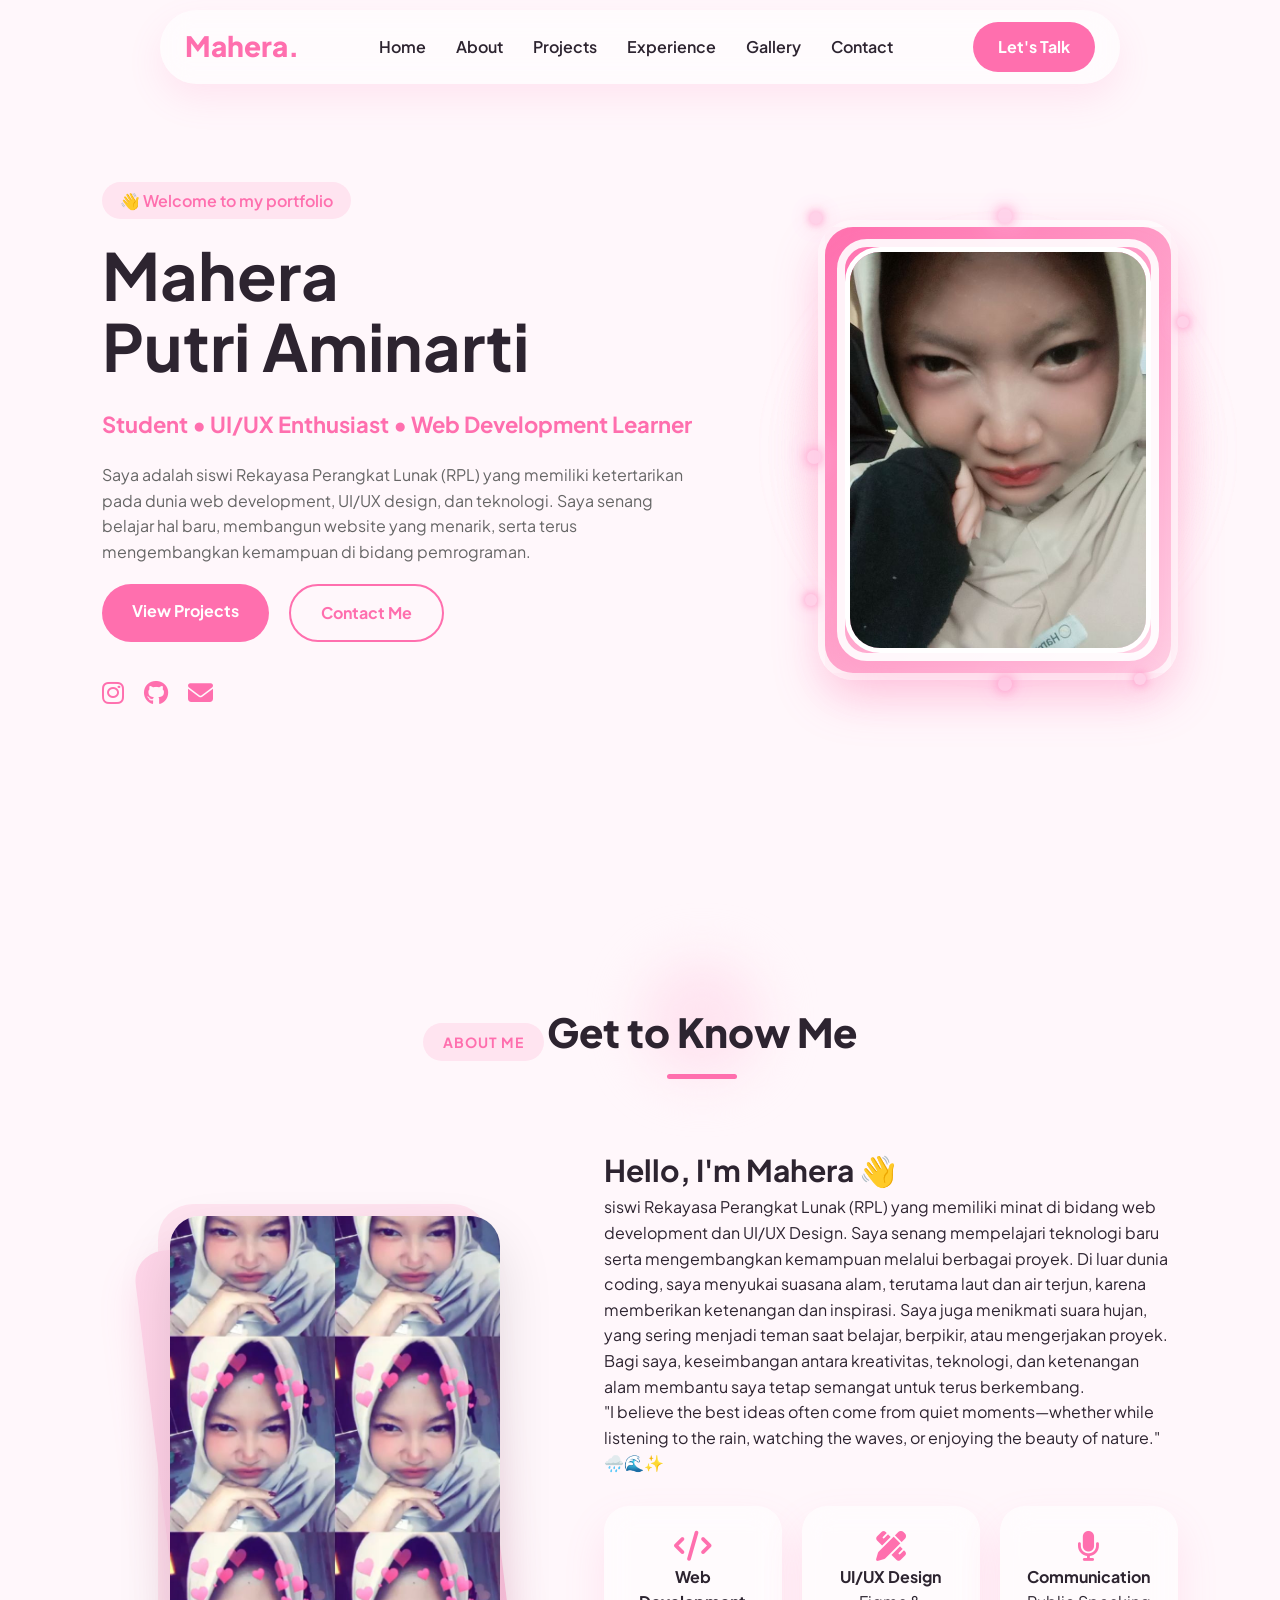
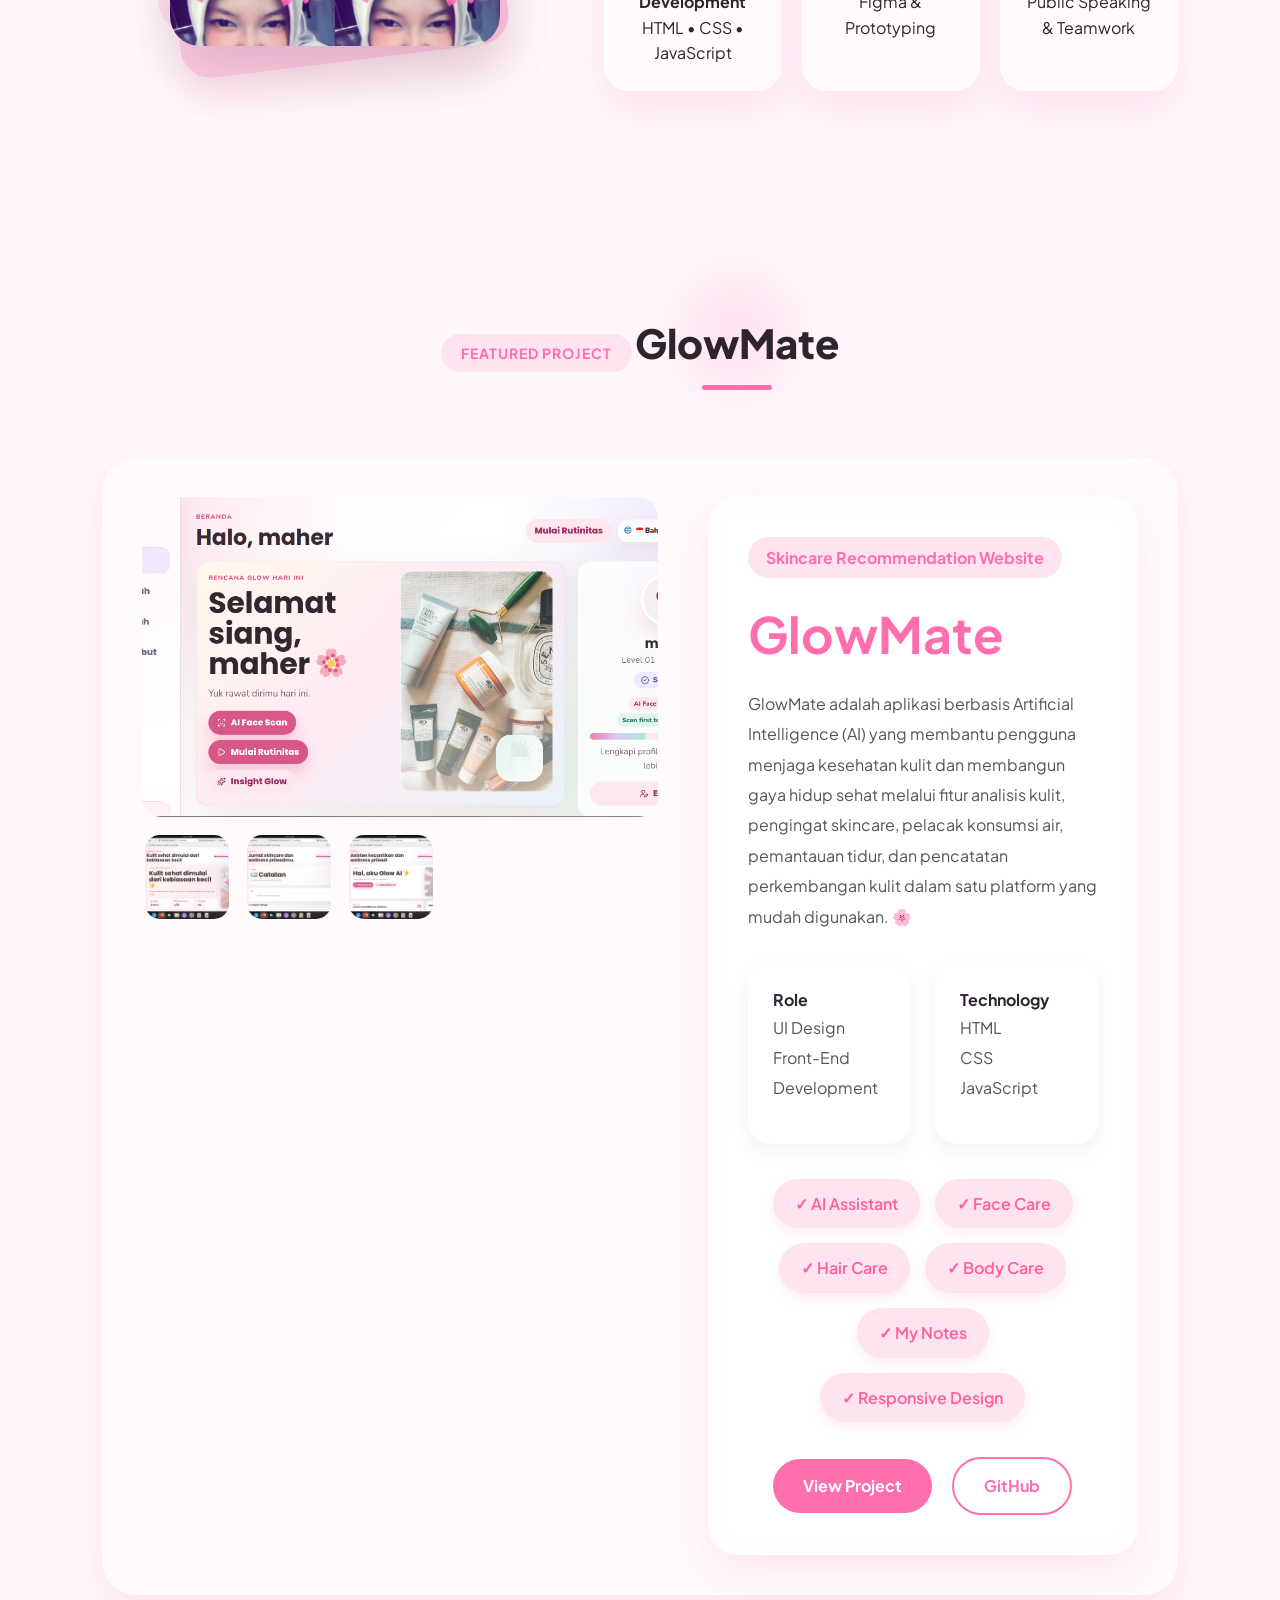
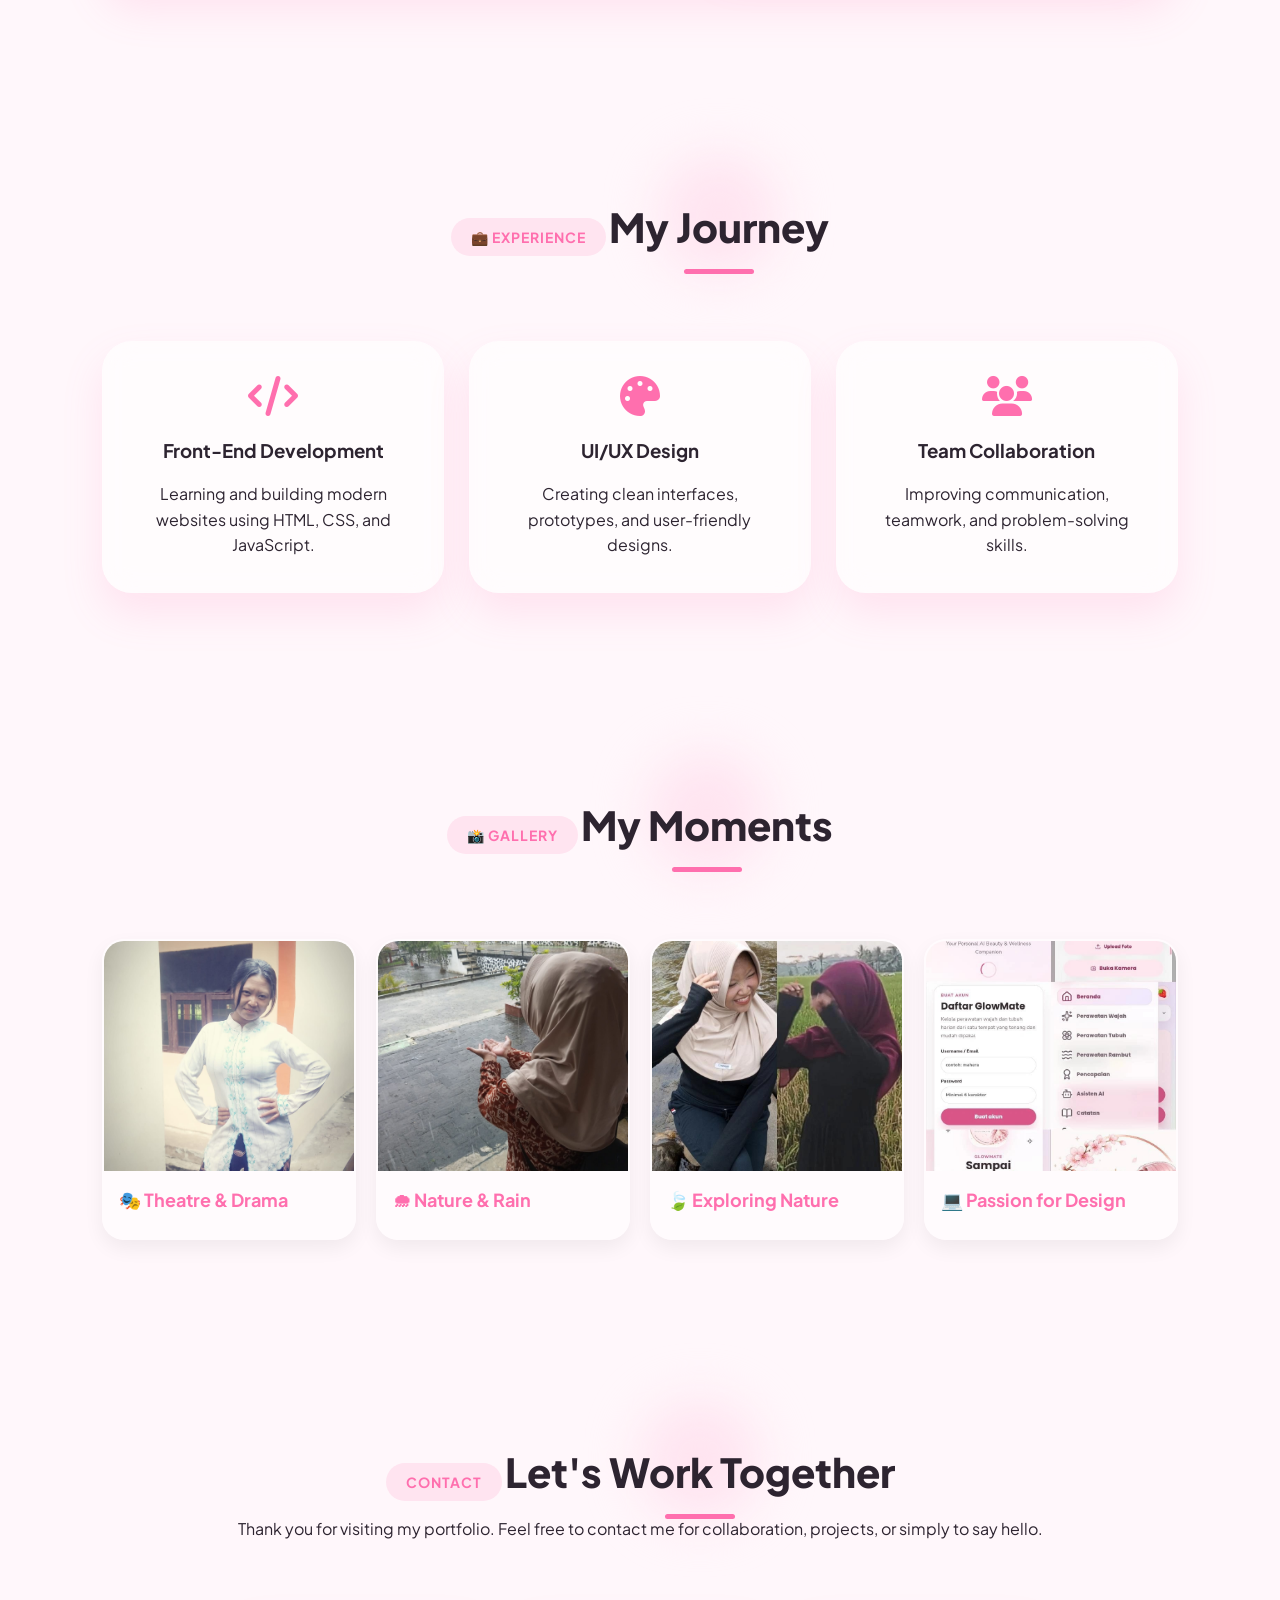
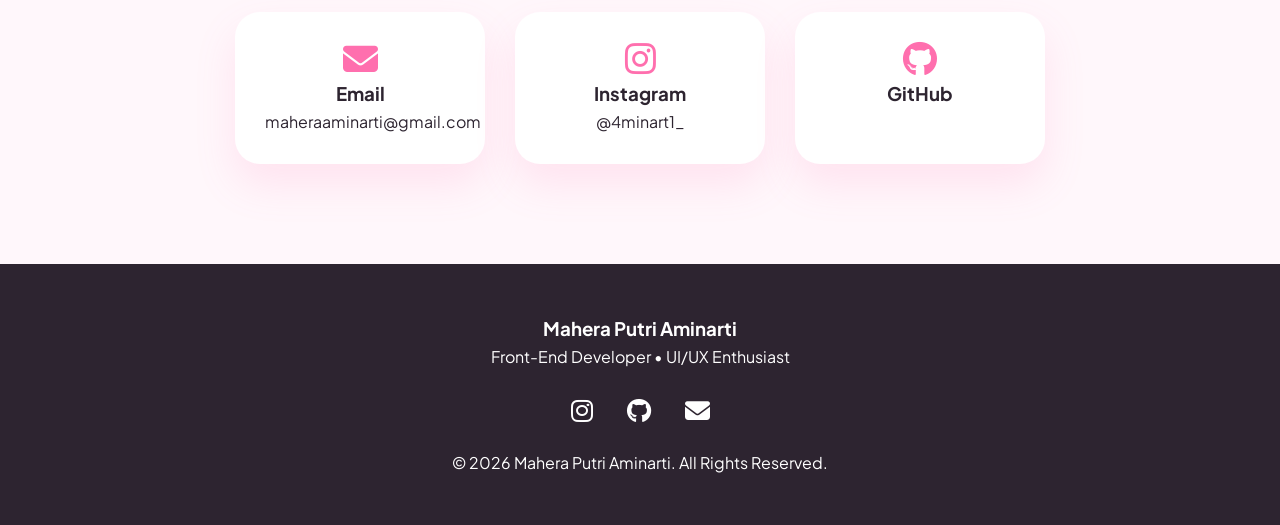
==== index.html @ d4b19849 "Frist commit" ====
<!DOCTYPE html>
<html lang="en">

<head>

    <meta charset="UTF-8">

    <meta name="viewport" content="width=device-width, initial-scale=1.0">

    <title>Mahera Putri Aminarti | Portfolio</title>

    <!-- Google Font -->
    <link rel="preconnect" href="https://fonts.googleapis.com">
    <link rel="preconnect" href="https://fonts.gstatic.com" crossorigin>

    <link href="https://fonts.googleapis.com/css2?family=Plus+Jakarta+Sans:wght@200;300;400;500;600;700;800&display=swap" rel="stylesheet">

    <!-- Font Awesome -->
    <link rel="stylesheet"
        href="https://cdnjs.cloudflare.com/ajax/libs/font-awesome/6.7.2/css/all.min.css">

    <!-- CSS -->
    <link rel="stylesheet" href="style.css">

</head>

<body>
    <!-- ================= LOADING ================= -->

<div class="loader">

    <div class="loader-content">

        <div class="loader-circle"></div>

        <h2>Mahera Portfolio</h2>

        <p>Loading Experience...</p>

    </div>

</div>

    <!-- ================= NAVBAR ================= -->

    <header>

        <nav class="navbar">

            <a href="#" class="logo">
                Mahera.
            </a>

            <ul class="nav-menu">

                <li>
                    <a href="#home">Home</a>
                </li>

                <li>
                    <a href="#about">About</a>
                </li>

                <li>
                    <a href="#projects">Projects</a>
                </li>

                <li>
                    <a href="#experience">Experience</a>
                </li>

                <li>
                    <a href="#gallery">Gallery</a>
                </li>

                <li>
                    <a href="#contact">Contact</a>
                </li>

            </ul>

            <a href="#contact" class="nav-button">
                Let's Talk
            </a>

        </nav>

    </header>

    <!-- ================= HERO ================= -->

    <main id="home">
        <!-- ================= HERO SECTION ================= -->

<section class="hero">

    <!-- Left -->

    <div class="hero-content">

        <span class="hero-tag">
            👋 Welcome to my portfolio
        </span>

        <h1>
            Mahera <br>
            Putri Aminarti
        </h1>

        <h2>
            Student • UI/UX Enthusiast • Web Development Learner
        </h2>

        <p>
           Saya adalah siswi Rekayasa Perangkat Lunak (RPL) yang memiliki ketertarikan pada dunia web development,
            UI/UX design, dan teknologi. Saya senang belajar hal baru, 
           membangun website yang menarik, 
           serta terus mengembangkan kemampuan di bidang pemrograman.
        </p>

        <div class="hero-button">

            <a href="#projects" class="btn-primary">
                View Projects
            </a>

            <a href="#contact" class="btn-secondary">
                Contact Me
            </a>

        </div>

        <div class="hero-social">

            <a href="#">
                <i class="fa-brands fa-instagram"></i>
            </a>

            <a href="#">
                <i class="fa-brands fa-github"></i>
            </a>

            <a href="#">
                <i class="fa-solid fa-envelope"></i>
            </a>

        </div>

    </div>

    <!-- Right -->

    <div class="hero-image">

   <div class="hero-image">

    <div class="image-frame">

        <div class="flip-card">
            <div class="orbit orbit1">
    <span class="dot"></span>
</div>

<div class="orbit orbit2">
    <span class="dot"></span>
</div>

<div class="orbit orbit3">
    <span class="dot"></span>
</div>

            <div class="flip-front">
                <img src="fotoku.jpg" alt="">
            </div>

            <div class="flip-back">
                <img src="fotoku2.jpg" alt="">
            </div>

        </div>

        <!-- Sparkle di dalam image-frame -->
        <span class="sparkle sparkle1"></span>
        <span class="sparkle sparkle2"></span>
        <span class="sparkle sparkle3"></span>
        <span class="sparkle sparkle4"></span>

    </div>

</div>
    </div>

</div>
    </div>

</section>
<!-- ================= ABOUT ================= -->

<section class="about" id="about">

    <div class="section-title">

        <span>About Me</span>

        <h2>Get to Know Me</h2>

    </div>

    <div class="about-container">

        <!-- Left -->

      <div class="about-image">

    <div class="photo-layer"></div>

    <div class="photo-frame">

        <img src="me.jpg" alt="Mahera">

    </div>

</div>
        <!-- Right -->

        <div class="about-content">

            <h3>Hello, I'm Mahera 👋</h3>

            <p>
                siswi Rekayasa Perangkat Lunak (RPL) yang memiliki minat di bidang web development dan UI/UX Design. 
                Saya senang mempelajari teknologi baru serta mengembangkan kemampuan melalui berbagai proyek.
                Di luar dunia coding, saya menyukai suasana alam, terutama laut dan air terjun, karena memberikan ketenangan dan inspirasi.
                Saya juga menikmati suara hujan, yang sering menjadi teman saat belajar, berpikir, atau mengerjakan proyek.
                Bagi saya, keseimbangan antara kreativitas, teknologi,
                dan ketenangan alam membantu saya tetap semangat untuk terus berkembang.
            </p>

            <p>
                "I believe the best ideas often come from quiet moments—whether while listening to the rain, 
                watching the waves, or enjoying the beauty of nature." 🌧️🌊✨
            </p>

            <div class="about-info">

                <div class="info-card">

                    <i class="fa-solid fa-code"></i>

                    <h4>Web Development</h4>

                    <p>HTML • CSS • JavaScript</p>

                </div>

                <div class="info-card">

                    <i class="fa-solid fa-pen-ruler"></i>

                    <h4>UI/UX Design</h4>

                    <p>Figma & Prototyping</p>

                </div>

                <div class="info-card">

                    <i class="fa-solid fa-microphone"></i>

                    <h4>Communication</h4>

                    <p>Public Speaking & Teamwork</p>

                </div>

            </div>

        </div>

    </div>

</section>
<!-- ================= FEATURED PROJECT ================= -->

<section class="featured-project" id="projects">

    <div class="section-title">

        <span>Featured Project</span>

        <h2>GlowMate</h2>

    </div>

    <div class="featured-container">

        <!-- Project Image -->

      <div class="featured-image">

    <!-- Gambar Utama -->

    <img src="beranda.png" alt="GlowMate AI" class="main-project-image">

    <!-- Gallery -->

    <div class="project-gallery">

        <img src="facecare.png" alt="AI Assistant">

        <img src="notes.png" alt="My Notes">

        <img src="ai.png" alt="Face Care">

    </div>

</div>
        <!-- Project Content -->

        <div class="featured-content">

            <span class="project-label">
                Skincare Recommendation Website
            </span>

            <h3>
                GlowMate
            </h3>
<div class="project-description">

    <p>
        GlowMate adalah aplikasi berbasis Artificial Intelligence (AI) yang membantu pengguna menjaga kesehatan kulit 
        dan membangun gaya hidup sehat melalui fitur analisis kulit, pengingat skincare, pelacak konsumsi air, pemantauan tidur,
         dan pencatatan perkembangan kulit dalam satu platform yang mudah digunakan. 🌸
    <p>


</div>

            <div class="project-info">

                <div class="info-box">

                    <h4>Role</h4>

                    <p>
                        UI Design <br>
                        Front-End Development
                    </p>

                </div>

                <div class="info-box">

                    <h4>Technology</h4>

                    <p>
                        HTML <br>
                        CSS <br>
                        JavaScript
                    </p>

                </div>

            </div>

            <div class="project-feature">

                <span>✓ AI Assistant</span>
                <span>✓ Face Care</span>
                <span>✓ Hair Care</span>
                <span>✓ Body Care</span>
                <span>✓ My Notes</span>
                <span>✓ Responsive Design</span>

            </div>

          <div class="project-button">

    <a href="https://brilliant-maamoul-bbebf3.netlify.app/" 
       target="_blank"
       class="btn-primary">

        View Project

    </a>


    <a href="https://github.com/" 
       target="_blank"
       class="btn-secondary">

        GitHub

    </a>

</div>
        </div>

    </div>

</section>
<!-- ================= EXPERIENCE ================= -->

<section class="experience" id="experience">

    <div class="section-title">

        <span>💼 Experience</span>

        <h2>My Journey</h2>

    </div>


    <div class="experience-container">


        <div class="experience-card">

            <i class="fa-solid fa-code"></i>

            <h3>Front-End Development</h3>

            <p>
                Learning and building modern websites
                using HTML, CSS, and JavaScript.
            </p>

        </div>



        <div class="experience-card">

            <i class="fa-solid fa-palette"></i>

            <h3>UI/UX Design</h3>

            <p>
                Creating clean interfaces,
                prototypes, and user-friendly designs.
            </p>

        </div>



        <div class="experience-card">

            <i class="fa-solid fa-users"></i>

            <h3>Team Collaboration</h3>

            <p>
                Improving communication,
                teamwork, and problem-solving skills.
            </p>

        </div>


    </div>

</section>
<!-- ================= GALLERY ================= -->

<section class="gallery" id="gallery">


    <div class="section-title">

        <span>📸 Gallery</span>

        <h2>My Moments</h2>

    </div>



    <div class="gallery-container">


       <div class="gallery-card">

    <img src="drama.jpg">

    <div class="gallery-text">

        <h3>🎭 Theatre & Drama</h3>

        <p>...</p>

    </div>

</div>


       <div class="gallery-card">

    <img src="hujan.jpg">

    <div class="gallery-text">

        <h3>🌧 Nature & Rain</h3>

        <p>hujann buat tenang</p>

    </div>

</div>

      <div class="gallery-card">

    <img src="curug2.jpg">

    <div class="gallery-text">

        <h3>🍃 Exploring Nature</h3>

        <p>...</p>

    </div>

</div>

       <div class="gallery-card">

    <img src="apk.jpg">

    <div class="gallery-text">

        <h3> 💻 Passion for Design</h3>

        <p>...</p>

    </div>

</div>

    </div>


</section>
<!-- ================= CONTACT ================= -->

<section class="contact" id="contact">

    <div class="section-title">

        <span>Contact</span>

        <h2>Let's Work Together</h2>

        <p>
            Thank you for visiting my portfolio.
            Feel free to contact me for collaboration,
            projects, or simply to say hello.
        </p>

    </div>

    <div class="contact-container">

        <a href="mailto:mahera@example.com" class="contact-card">

            <i class="fa-solid fa-envelope"></i>

            <h3>Email</h3>

            <p> maheraaminarti@gmail.com </p>

        </a>

        <a href="https://instagram.com/" target="_blank" class="contact-card">

            <i class="fa-brands fa-instagram"></i>

            <h3>Instagram</h3>

            <p>@4minart1_</p>

        </a>

        <a href="https://github.com/" target="_blank" class="contact-card">

            <i class="fa-brands fa-github"></i>

            <h3>GitHub</h3>

            <p><github class="com">
            <raraajasii4-ux></raraajasii4-ux></p>

        </a>

    </div>

</section>

<!-- ================= FOOTER ================= -->

<footer class="footer">

    <div class="footer-content">

        <h3>Mahera Putri Aminarti</h3>

        <p>
            Front-End Developer • UI/UX Enthusiast
        </p>

        <div class="footer-social">

            <a href="#">
                <i class="fa-brands fa-instagram"></i>
            </a>

            <a href="#">
                <i class="fa-brands fa-github"></i>
            </a>

            <a href="#">
                <i class="fa-solid fa-envelope"></i>
            </a>

        </div>

        <p class="copyright">
            © 2026 Mahera Putri Aminarti. All Rights Reserved.
        </p>

    </div>

</footer>

</main>
<script src="script.js"></script>
</body>

</html>
---- style.css ----
/* ================= RESET ================= */

*{
    margin:0;
    padding:0;
    box-sizing:border-box;
    font-family:"Plus Jakarta Sans", sans-serif;
}

html{
    scroll-behavior:smooth;
}

body{
    background:#fff7fb;
    color:#2d2430;
    line-height:1.6;
}

a{
    text-decoration:none;
    color:inherit;
}

img{
    max-width:100%;
    display:block;
}

section{
    padding:100px 8%;
}


/* ================= COLOR ================= */

:root{

    --pink:#ff6fae;
    --light-pink:#ffe4f0;
    --dark:#2d2430;
    --white:#ffffff;

    --glass:
    rgba(255,255,255,0.55);

    --shadow:
    0 20px 40px rgba(255,111,174,.15);
}



/* ================= NAVBAR ================= */


header{

    position:fixed;
    top:0;
    width:100%;
    z-index:999;

}


.navbar{

    width:75%;

    margin:10px auto;

    display:flex;

    justify-content:space-between;

    align-items:center;


    padding:12px 25px;


    background:rgba(255,255,255,.55);

    backdrop-filter:blur(15px);


    border-radius:40px;


    box-shadow:
    0 15px 35px rgba(255,111,174,.12);


}


.logo{

    font-size:28px;
    font-weight:800;
    color:var(--pink);

}


.nav-menu{

    display:flex;
    gap:30px;
    list-style:none;

}


.nav-menu a{

    font-weight:600;
    transition:.3s;

}


.nav-menu a:hover,
.nav-menu a.active{

    color:var(--pink);

}



.nav-button{

    background:var(--pink);
    color:white;

    padding:12px 25px;
    border-radius:30px;

    font-weight:700;

}



/* ================= HERO ================= */


.hero{

    min-height:100vh;

    display:flex;
    align-items:center;
    justify-content:space-between;

    gap:50px;

}


.hero-content{

    max-width:600px;

}


.hero-tag{

    background:var(--light-pink);
    color:var(--pink);

    padding:8px 18px;
    border-radius:30px;

    font-weight:600;

}



.hero h1{

    font-size:65px;
    line-height:1.1;

    margin:25px 0;

}



.hero h2{

    color:var(--pink);
    font-size:22px;

}



.hero p{

    margin:20px 0;
    color:#666;

}



.hero-button{

    display:flex;
    gap:20px;

}


.btn-primary,
.btn-secondary{

    padding:14px 30px;
    border-radius:30px;

    font-weight:700;

    transition:.3s;

}


.btn-primary{

    background:var(--pink);
    color:white;

}


.btn-secondary{

    border:2px solid var(--pink);
    color:var(--pink);

}


.btn-primary:hover,
.btn-secondary:hover{

    transform:translateY(-5px);

}



.hero-social{

    display:flex;
    gap:20px;
    margin-top:30px;

}


.hero-social a{

    font-size:25px;
    color:var(--pink);

}



/* IMAGE */


.image-frame{

    width:380px;
    height:450px;

    padding:12px;

    background:linear-gradient(
        135deg,
        #ff6fae,
        #ffd6e8
    );

    border-radius:45px;

    box-shadow:
    0 25px 50px rgba(255,111,174,.25);

}


.image-frame img{

    width:100%;
    height:100%;

    object-fit:cover;

    border-radius:35px;

    border:5px solid white;

}



/* ================= SECTION TITLE ================= */


/* ================= AESTHETIC SECTION TITLE ================= */


.section-title{

    text-align:center;

    margin-bottom:70px;

    position:relative;

}



.section-title span{

    display:inline-block;

    color:#ff6fae;

    background:#ffe4f0;

    padding:8px 20px;

    border-radius:50px;

    font-size:14px;

    font-weight:700;

    letter-spacing:1px;

    text-transform:uppercase;

    margin-bottom:15px;

}



.section-title h2{

    font-size:48px;

    font-weight:800;

    color:#2d2430;

    position:relative;

    display:inline-block;

}



/* garis aesthetic bawah judul */

.section-title h2::after{

    content:"";

    position:absolute;

    width:70px;

    height:5px;

    background:#ff6fae;

    border-radius:20px;

    bottom:-15px;

    left:50%;

    transform:translateX(-50%);

}



/* efek glow lembut */

.section-title h2::before{

    content:"";

    position:absolute;

    width:120px;

    height:120px;

    background:#ffe4f0;

    border-radius:50%;

    z-index:-1;

    filter:blur(25px);

    top:-40px;

    left:50%;

    transform:translateX(-50%);

}


.section-title span{

    color:var(--pink);
    font-weight:700;

}


.section-title h2{

    font-size:40px;

}



/* ================= ABOUT ================= */


.about-container{

    display:grid;
    grid-template-columns:1fr 1.3fr;
    gap:60px;

    align-items:center;

}


.about-image{

    padding:12px;

    background:#ffe4f0;

    border-radius:35px;

}


.about-image img{

    border-radius:25px;

}


.about-content h3{

    font-size:30px;

}


.about-info{

    display:grid;
    grid-template-columns:repeat(3,1fr);

    gap:20px;

    margin-top:30px;

}


.info-card{

    padding:25px;

    background:var(--glass);

    backdrop-filter:blur(15px);

    border-radius:25px;

    box-shadow:var(--shadow);

    text-align:center;

}



.info-card i{

    font-size:30px;
    color:var(--pink);

}




/* ================= FEATURED PROJECT ================= */


/* ================= FIX FEATURED PROJECT POSITION ================= */

.featured-project{

    padding-top:120px;

}


.featured-content{

    background:transparent;

    padding:0;

}


.featured-container{

    display:grid;
    grid-template-columns:1.2fr 1fr;
    gap:50px;

    background:rgba(255,255,255,.55);
    backdrop-filter:blur(20px);

    border-radius:35px;

    padding:40px;

    box-shadow:0 15px 40px rgba(255,111,174,.15);

}


.featured-image{

    background:none;

    padding:0;

}

.main-project-image{

    width:100%;
    height:320px;

    object-fit:cover;

    border-radius:20px;

}

.project-gallery{

    display:flex;

    gap:12px;

    margin-top:15px;

}



.project-gallery img{

    width:90px;
    height:90px;

    object-fit:cover;

    border-radius:18px;

    cursor:pointer;

    border:3px solid transparent;

    transition:.3s;

}


.project-gallery img:hover{

    transform:translateY(-8px);

    border-color:#ff6fae;

}


.project-gallery img.active{

    border-color:#ff6fae;

    transform:scale(1.05);

}



.featured-content{

    background:var(--glass);

    padding:40px;

    border-radius:30px;

    backdrop-filter:blur(15px);

    box-shadow:var(--shadow);

}



.project-label{

    color:var(--pink);
    font-weight:700;

}



.featured-content h3{

    font-size:52px;

    color:#ff5f9e;

    margin-bottom:15px;

}
.featured-content p{

    font-size:18px;

    line-height:1.9;

    color:#666;

    margin-bottom:30px;

}



.project-info{

    display:flex;

    gap:25px;

    margin:30px 0;

}

.info-box{

    flex:1;

    background:white;

    border-radius:22px;

    padding:25px;

    box-shadow:0 8px 20px rgba(0,0,0,.05);

}
.project-button{

    display:flex;

    justify-content:center;

    gap:18px;

    margin-top:35px;

}



.project-feature{

    display:flex;

    flex-wrap:wrap;

    justify-content:center;

    gap:15px;

    margin:35px 0;

}

.project-feature span{

    background:#ffe4f0;

    color:#ff5f9e;

    padding:12px 22px;

    border-radius:40px;

    font-weight:600;

    transition:.35s;

    cursor:pointer;

    box-shadow:0 5px 12px rgba(255,111,174,.12);

}

.project-feature span:hover{

    background:#ff69ab;

    color:white;

    transform:
        translateY(-4px)
        scale(1.04);

    box-shadow:
        0 12px 25px rgba(255,111,174,.25);

}

/* ================= CONTACT ================= */


.contact-container{

    display:flex;

    justify-content:center;

    gap:30px;

}


.contact-card{

    width:250px;

    padding:30px;

    text-align:center;

    background:white;

    border-radius:25px;

    box-shadow:var(--shadow);

    transition:.3s;

}



.contact-card:hover{

    transform:translateY(-10px);

}


.contact-card i{

    font-size:35px;

    color:var(--pink);

}




/* ================= FOOTER ================= */


.footer{

    background:#2d2430;

    color:white;

    text-align:center;

    padding:50px;

}


.footer-social{

    margin:20px;

}


.footer-social a{

    margin:15px;

    font-size:25px;

}


/* ================= REVEAL ================= */


.reveal{

    opacity:0;
    transform:translateY(40px);

    transition:1s;

}


.reveal.active{

    opacity:1;
    transform:none;

}



/* ================= RESPONSIVE ================= */


@media(max-width:900px){

.nav-menu{
    display:none;
}


.hero,
.about-container,
.featured-container{

    display:grid;

    grid-template-columns:1fr 1fr;

    gap:50px;

    align-items:center;

    background:rgba(255,255,255,.55);

    backdrop-filter:blur(18px);

    border-radius:35px;

    padding:40px;

    box-shadow:0 20px 40px rgba(255,111,174,.15);

}


.hero h1{

    font-size:45px;

}


.about-info{

    grid-template-columns:1fr;

}


.contact-container{

    flex-direction:column;
    align-items:center;

}

}
/* ================= PROJECT BUTTON ================= */

.project-button{

    display:flex;
    gap:20px;

    margin-top:35px;

    align-items:center;

}


.project-button a{

    display:inline-flex;

    align-items:center;
    justify-content:center;

    gap:10px;

    padding:14px 30px;

    border-radius:30px;

    font-weight:700;

}



/* kalau layar kecil */

@media(max-width:600px){

    .project-button{

        flex-direction:column;
        align-items:flex-start;

    }


    .project-button a{

        width:100%;

    }

}
.featured-content h3{

    font-size:50px;

    color:#ff6fae;

    margin:15px 0;

}


.featured-content p{

    color:#555;

    font-size:16px;

    margin-bottom:15px;

}


.project-label{

    display:inline-block;

    background:#ffe4f0;

    padding:8px 18px;

    border-radius:30px;

}
.main-project-image{

    transition:.3s;

}
.experience-container{

    grid-template-columns:1fr;

}


.gallery-container{

    grid-template-columns:repeat(2,1fr);

}
/* Gallery Animation */

.main-project-image{

    transition:.3s ease;

}


.project-gallery img.active{

    border:3px solid #ff6fae;

    transform:scale(1.08);

}
/* ================= EXPERIENCE ================= */


.experience-container{

    display:grid;

    grid-template-columns:repeat(3,1fr);

    gap:25px;

}



.experience-card{

    background:rgba(255,255,255,.6);

    padding:35px;

    border-radius:30px;

    text-align:center;

    backdrop-filter:blur(15px);

    box-shadow:var(--shadow);

    transition:.3s;

}



.experience-card:hover{

    transform:translateY(-10px);

}



.experience-card i{

    font-size:40px;

    color:#ff6fae;

    margin-bottom:20px;

}


.experience-card h3{

    margin-bottom:15px;

}
/* ================= GALLERY ================= */


.gallery-container{

    display:grid;

    grid-template-columns:repeat(4,1fr);

    gap:20px;

}



.gallery-item{

    overflow:hidden;

    border-radius:25px;

    box-shadow:var(--shadow);

}



.gallery-item img{

    width:100%;

    height:250px;

    object-fit:cover;

    transition:.4s;

}



.gallery-item:hover img{

    transform:scale(1.1);

}
.gallery-card img{

    transition:.4s ease;

}

.gallery-card:hover img{

    transform:scale(1.06);

}

.gallery-card img{

    width:100%;

    height:230px;

    object-fit:cover;

    transition:.45s;

}

.gallery-text{

    padding:15px;

}

.gallery-text h3{

    font-size:18px;

    color:#ff6fae;

    margin:0;

    transition:.3s;

}

.gallery-card:hover .gallery-text h3{

    transform:translateY(-2px);

}

.gallery-text p{

    font-size:13px;

    color:#666;

    line-height:1.6;

    margin-top:8px;

    max-height:0;

    opacity:0;

    overflow:hidden;

    transition:
        max-height .4s ease,
        opacity .4s ease;

}

.gallery-card:hover .gallery-text p{

    max-height:80px;

    opacity:1;

}
.gallery-card{

    background:rgba(255,255,255,.55);

    border-radius:22px;

    overflow:hidden;

    transition:.45s;

    cursor:pointer;

    box-shadow:0 8px 20px rgba(0,0,0,.06);

    border:2px solid transparent;

}
/* ================= LOADER ================= */

.loader{

    position:fixed;
    inset:0;

    background:linear-gradient(135deg,#fff7fb,#ffe4f0);

    display:flex;
    justify-content:center;
    align-items:center;

    z-index:99999;

    transition:1s;

}

.loader.hide{

    opacity:0;
    visibility:hidden;

}

.loader-content{

    text-align:center;

}

.loader-circle{

    width:70px;
    height:70px;

    margin:auto;
    margin-bottom:20px;

    border-radius:50%;

    border:6px solid #ffd3e5;
    border-top:6px solid #ff6fae;

    animation:spin 1s linear infinite;

}

.loader h2{

    color:#ff6fae;

    font-size:35px;

    margin-bottom:10px;

}

.loader p{

    color:#666;

    letter-spacing:2px;

}

@keyframes spin{

    from{

        transform:rotate(0);

    }

    to{

        transform:rotate(360deg);

    }

}
.image-frame{

    width:380px;
    height:480px;

    position:relative;

    overflow:hidden;

    border-radius:35px;

    border:6px solid white;

    box-shadow:0 20px 45px rgba(255,111,174,.2);

    cursor:pointer;

}

.hero-photo{

    position:absolute;

    inset:0;

    width:100%;
    height:100%;

    object-fit:cover;

    opacity:0;

    transform:rotateY(180deg);

    transition:.7s;

}

.hero-photo.active{

    opacity:1;

    transform:rotateY(0deg);

}
/* ================= HERO FLIP CARD ================= */

.hero-image{

    display:flex;
    justify-content:center;

}

.image-frame{

    width:370px;
    height:470px;

    perspective:1200px;

    cursor:pointer;

}

.flip-card{

    width:100%;
    height:100%;

    position:relative;

    transform-style:preserve-3d;

    transition:transform .8s ease;

}

.flip-card.flip{

    transform:rotateY(180deg);

}

.flip-front,
.flip-back{

    position:absolute;

    width:100%;
    height:100%;

    border-radius:30px;

    overflow:hidden;

    backface-visibility:hidden;

    border:8px solid rgba(255,255,255,.9);

    box-shadow:
        0 20px 45px rgba(255,111,174,.25);

}

.flip-front img,
.flip-back img{

    width:100%;
    height:100%;

    object-fit:cover;

}

.flip-back{

    transform:rotateY(180deg);

}
/* ===== HERO PINK GLOW ===== */

.hero-image{

    position:relative;

    display:flex;
    justify-content:center;
    align-items:center;

}

/* Glow belakang */

.hero-image::before{

    content:"";

    position:absolute;

    width:430px;
    height:430px;

    background:radial-gradient(circle,
    rgba(255,182,210,.65),
    transparent 70%);

    filter:blur(20px);

    animation:glowMove 5s ease-in-out infinite;

}
@keyframes glowMove{

0%{

transform:scale(1);

}

50%{

transform:scale(1.08);

}

100%{

transform:scale(1);

}

}.image-frame{

    width:360px;
    height:460px;

    border-radius:35px;

    overflow:hidden;

    position:relative;

    cursor:pointer;

    border:7px solid rgba(255,255,255,.9);

    box-shadow:

    0 20px 45px rgba(255,111,174,.25);

    transition:.5s;

}
.image-frame{
    position: relative;
    width: 360px;
    height: 460px;
    perspective: 1200px;
}
..sparkle{

    position:absolute;

    font-size:24px;

    pointer-events:none;

    animation:float 3s ease-in-out infinite;

}

.sparkle1{

    top:-20px;
    left:20px;

}

.sparkle2{

    top:50px;
    right:-25px;

}

.sparkle3{

    bottom:60px;
    left:-25px;

}

.sparkle4{

    bottom:-15px;
    right:30px;

}

.sparkle5{

    top:180px;
    left:-35px;

}

.sparkle6{

    top:220px;
    right:-35px;

}
@keyframes float{

    0%,100%{

        transform:translateY(0) rotate(0deg);

        opacity:1;

    }

    50%{

        transform:translateY(-12px) rotate(12deg);

        opacity:.7;

    }

}
.image-frame{
    position:relative;
    overflow:visible; /* penting supaya sparkle bisa keluar frame */
}

.sparkle{

    position:absolute;

    width:12px;
    height:12px;

    border-radius:50%;

    background:#ffd1e8;

    box-shadow:
        0 0 10px #ff8dc2,
        0 0 20px #ffb6d9,
        0 0 35px #ffd6ea;

    animation: sparkle 3s ease-in-out infinite;

}
.sparkle1{
    top:-15px;
    left:-15px;
}

.sparkle2{
    top:20%;
    right:-18px;
}

.sparkle3{
    bottom:15%;
    left:-20px;
}

.sparkle4{
    bottom:-12px;
    right:25px;
}
@keyframes sparkle{

    0%,100%{
        transform:translateY(0) scale(1);
        opacity:.8;
    }

    50%{
        transform:translateY(-10px) scale(1.4);
        opacity:1;
    }

}
.image-frame{

    position:relative;

    overflow:visible;

}
.orbit{

    position:absolute;

    inset:-30px;

    pointer-events:none;

}
.dot{

    position:absolute;

    width:14px;

    height:14px;

    border-radius:50%;

    background:#ffd4eb;

    box-shadow:
        0 0 12px #ff8fc6,
        0 0 22px #ffb6dc,
        0 0 35px #ffd9ee;

}
.orbit1{

    animation:rotateOrbit 8s linear infinite;

}

.orbit2{

    animation:rotateOrbit 11s linear infinite reverse;

}

.orbit3{

    animation:rotateOrbit 14s linear infinite;

}
.orbit1 .dot{

    top:0;

    left:50%;

}

.orbit2 .dot{

    bottom:0;

    left:50%;

}

.orbit3 .dot{

    top:50%;

    left:0;

}
@keyframes rotateOrbit{

    from{

        transform:rotate(0deg);

    }

    to{

        transform:rotate(360deg);

    }

}
.about-image{

    position:relative;

    width:330px;

    height:430px;

    margin:auto;

}
.photo-layer{

    position:absolute;

    width:100%;

    height:100%;

    background:linear-gradient(
        135deg,
        #ffd7ea,
        #ffc2df
    );

    border-radius:30px;

    transform:
        rotate(-7deg)
        translate(-15px,15px);

    transition:.5s;

    box-shadow:
        0 20px 40px rgba(255,111,174,.18);

}
.photo-frame{

    position:absolute;

    width:100%;

    height:100%;

    background:white;

    border-radius:30px;

    overflow:hidden;

    transition:.5s;

    box-shadow:
        0 25px 55px rgba(0,0,0,.12);

}
.photo-frame img{

    width:100%;

    height:100%;

    object-fit:cover;

    transition:.6s;

}
.about-image:hover .photo-layer{

    transform:
        rotate(-12deg)
        translate(-28px,22px);

}

.about-image:hover .photo-frame{

    transform:
        translateY(-12px);

    box-shadow:
        0 35px 70px rgba(255,111,174,.30);

}

.about-image:hover img{

    transform:scale(1.08);

}
.photo-frame{

    animation:floating 4s ease-in-out infinite;

}
@keyframes floating{

    0%,100%{

        transform:translateY(0);

    }

    50%{

        transform:translateY(-8px);

    }
.flip-card{

    perspective:1200px;

}

.flip-card-inner{

    position:relative;

    width:100%;
    height:100%;

    transform-style:preserve-3d;

    transition:transform 1s;

}

.flip-card-inner.auto-rotate{

    animation:autoFlip 4s ease;
}

@keyframes autoFlip{

    0%{
        transform:rotateY(0deg);
    }

    40%{
        transform:rotateY(180deg);
    }

    70%{
        transform:rotateY(180deg);
    }

    100%{
        transform:rotateY(360deg);
    }

}
.project-book{

    position:relative;

    perspective:1200px;

}

.book-cover{

    background:linear-gradient(135deg,#ff8fc2,#ff5f9e);

    color:white;

    padding:80px 40px;

    border-radius:30px;

    cursor:pointer;

    transition:.8s;

    transform-origin:left;

    box-shadow:0 25px 50px rgba(255,111,174,.25);

}
.project-book.open .book-cover{

    transform:rotateY(-165deg);

}
.book-content{

    position:absolute;

    inset:0;

    background:white;

    border-radius:30px;

    padding:40px;

    opacity:0;

    transition:.5s;

}
.project-book.open .book-content{

    opacity:1;

}
.open-project{

    width:100%;

    padding:18px;

    border:none;

    border-radius:20px;

    background:#ff7fb4;

    color:white;

    font-size:18px;

    font-weight:600;

    cursor:pointer;

    transition:.4s;

    margin-bottom:25px;

}

.open-project:hover{

    background:#ff5f9e;

    transform:translateY(-4px);

}

.project-detail{

    max-height:0;

    overflow:hidden;

    opacity:0;

    transition:max-height .8s ease,
               opacity .8s ease;

}

.project-detail.show{

    max-height:2000px;

    opacity:1;

}
.project-cover{

    background:linear-gradient(135deg,#ff9dc8,#ff72b0);

    border-radius:30px;

    padding:70px 30px;

    text-align:center;

    color:white;

    box-shadow:0 18px 40px rgba(255,111,174,.25);

    transition:.5s;

}

.cover-content h2{

    font-size:36px;

    margin-bottom:15px;

}

.cover-content p{

    font-size:18px;

    color:white;

    margin-bottom:30px;

}

.open-project{

    border:none;

    padding:15px 35px;

    border-radius:30px;

    background:white;

    color:#ff5f9e;

    font-weight:700;

    cursor:pointer;

    transition:.35s;

}

.open-project:hover{

    transform:scale(1.05);

}
.project-detail{

    display:none;

    animation:fadeProject .6s;

}

.project-detail.show{

    display:block;

}

.project-cover.hide{

    display:none;

}
@keyframes fadeProject{

    from{

        opacity:0;

        transform:translateY(30px);

    }

    to{

        opacity:1;

        transform:translateY(0);

    }

}
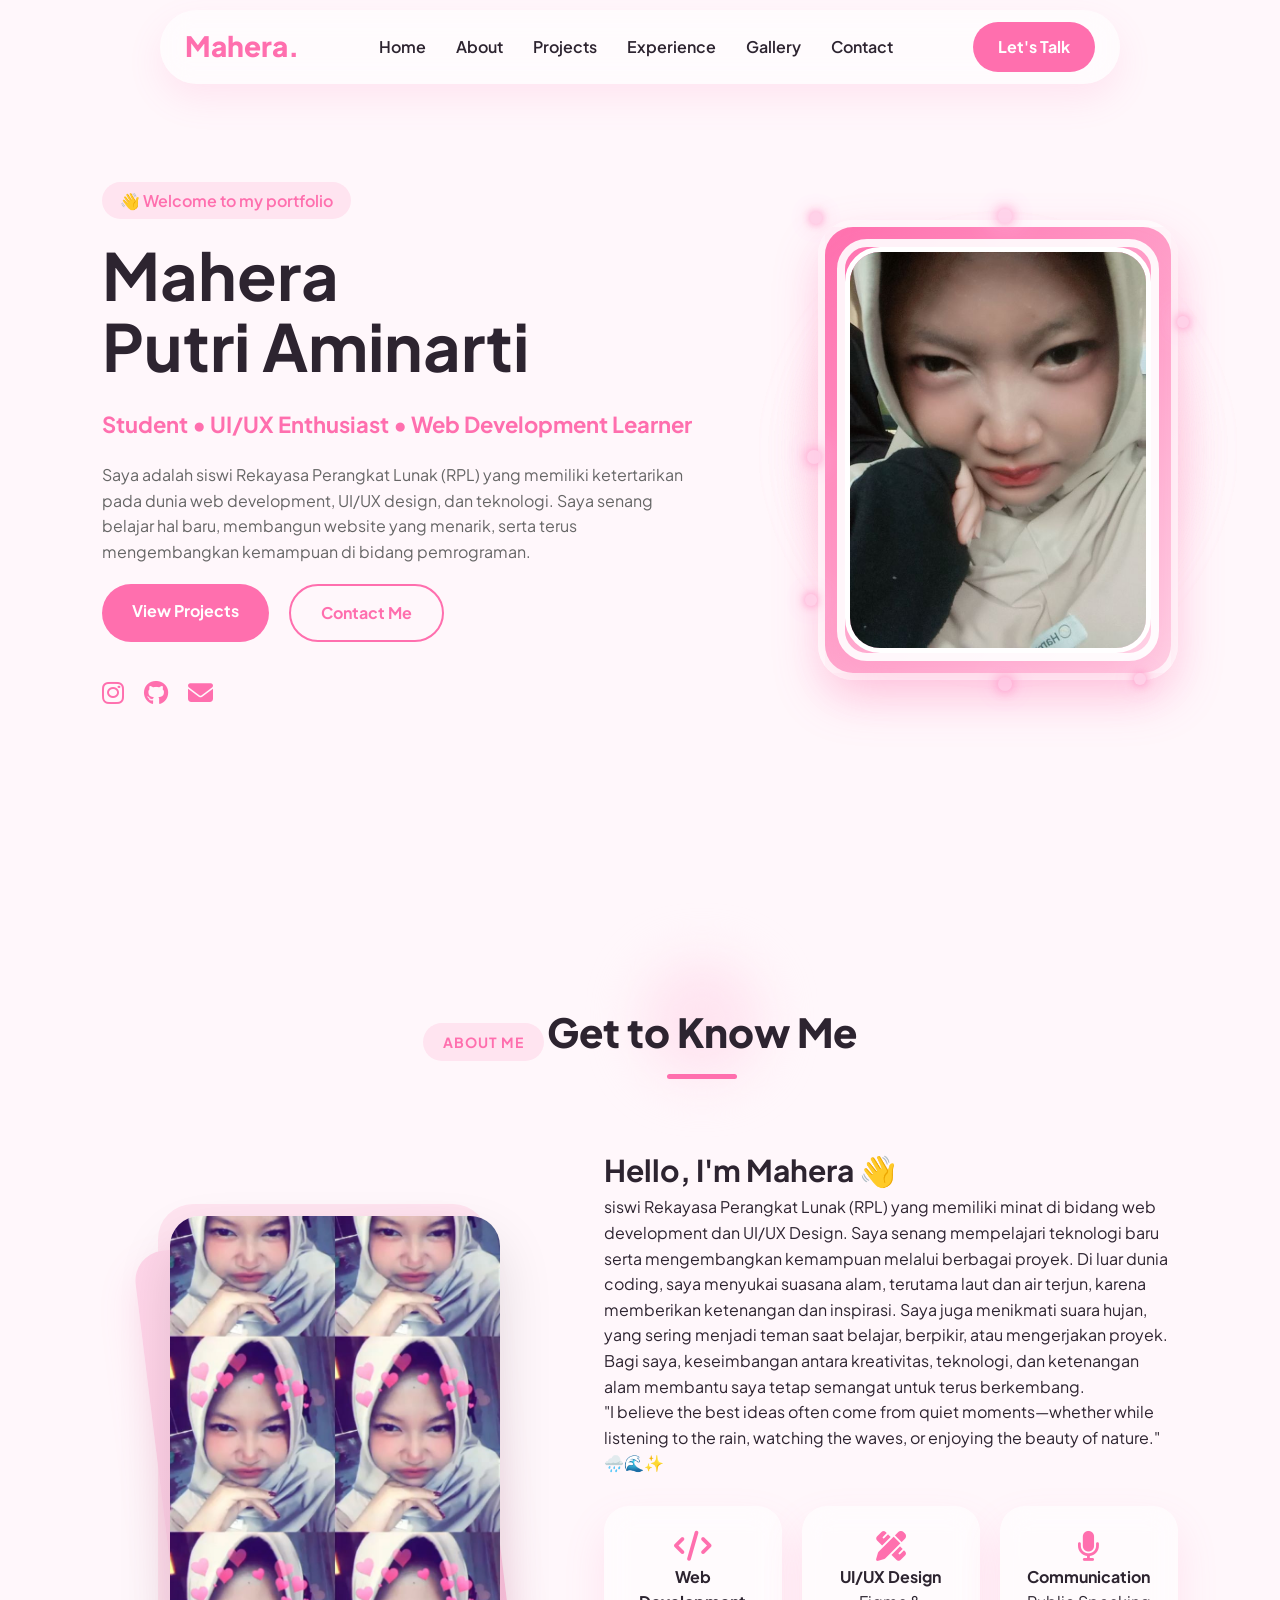
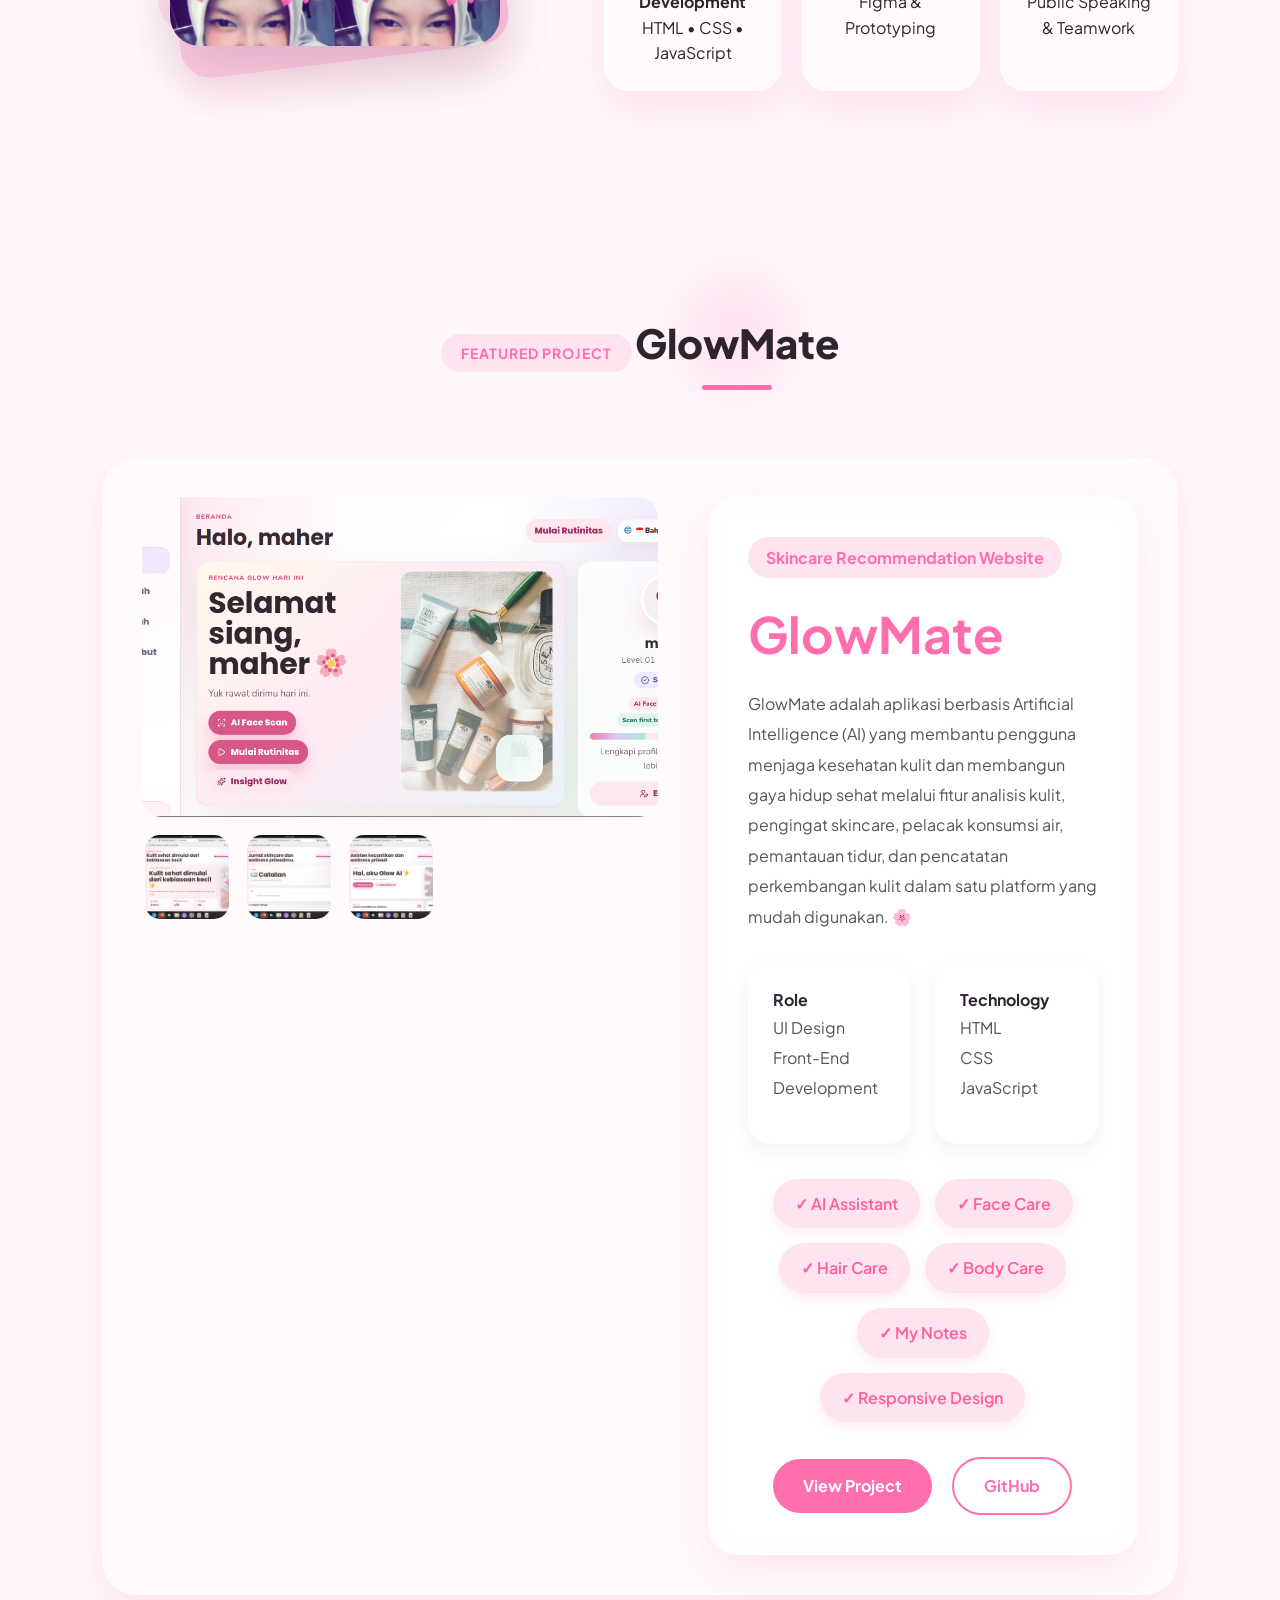
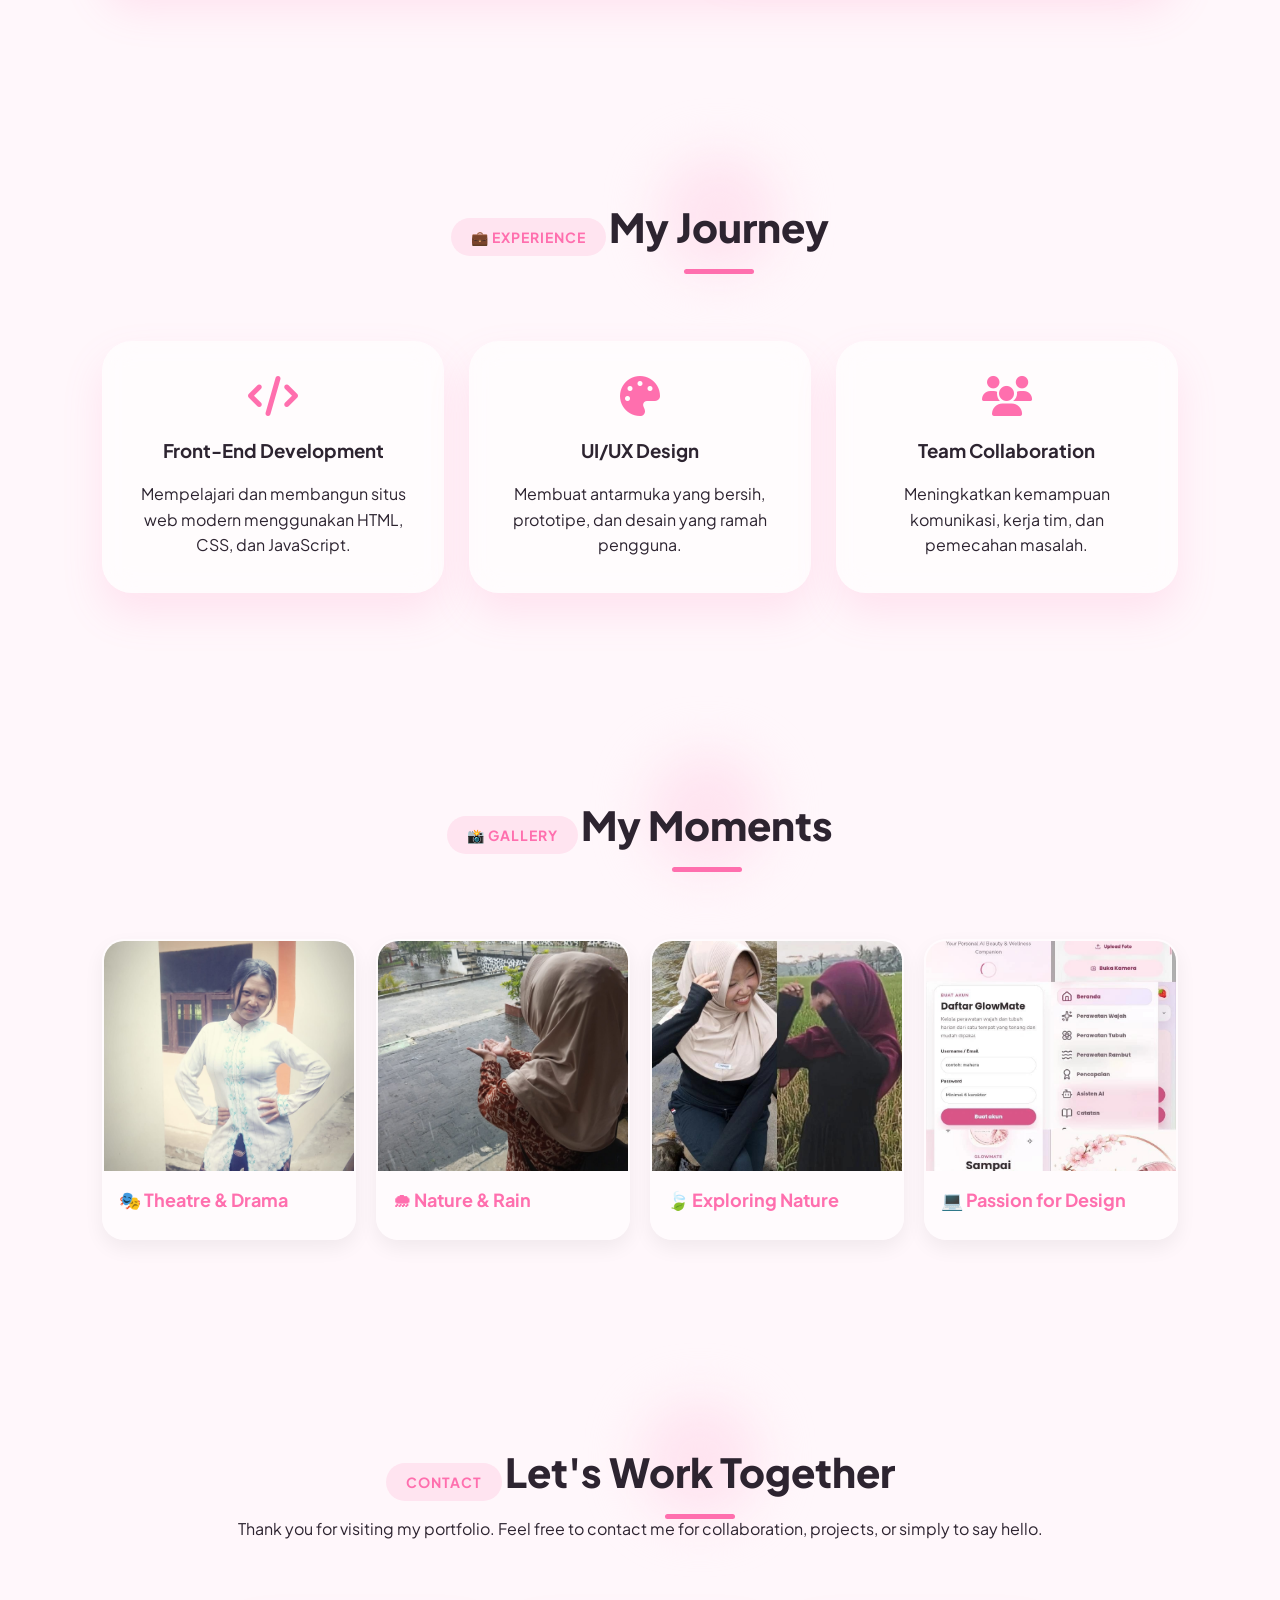
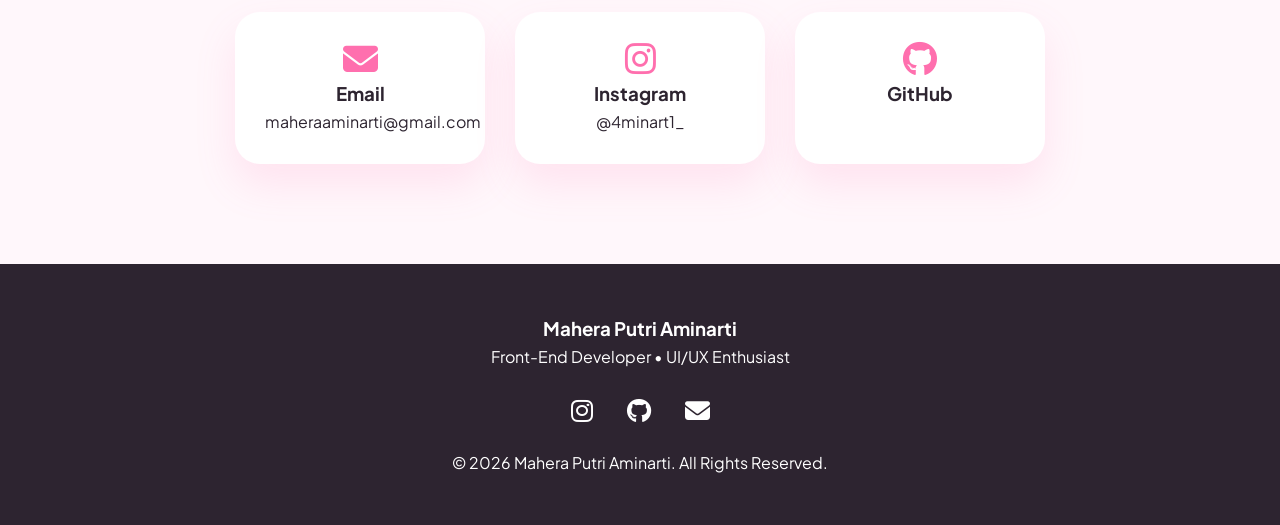
==== commit 58599dc8: "update portofolio" ====
--- a/index.html
+++ b/index.html
@@ -423,8 +423,7 @@
             <h3>Front-End Development</h3>
 
             <p>
-                Learning and building modern websites
-                using HTML, CSS, and JavaScript.
+                Mempelajari dan membangun situs web modern menggunakan HTML, CSS, dan JavaScript.
             </p>
 
         </div>
@@ -438,8 +437,9 @@
             <h3>UI/UX Design</h3>
 
             <p>
-                Creating clean interfaces,
-                prototypes, and user-friendly designs.
+               Membuat antarmuka yang bersih,
+
+               prototipe, dan desain yang ramah pengguna.
             </p>
 
         </div>
@@ -453,8 +453,9 @@
             <h3>Team Collaboration</h3>
 
             <p>
-                Improving communication,
-                teamwork, and problem-solving skills.
+               Meningkatkan kemampuan komunikasi,
+
+               kerja tim, dan pemecahan masalah.
             </p>
 
         </div>
@@ -489,8 +490,8 @@
 
         <h3>🎭 Theatre & Drama</h3>
 
-        <p>...</p>
-
+        <p>🎭 Mbok Rondo — Ande-Ande Lumut
+Belajar tampil percaya diri lewat drama, dialog, dan bernyanyi.</p>
     </div>
 
 </div>
@@ -504,7 +505,7 @@
 
         <h3>🌧 Nature & Rain</h3>
 
-        <p>hujann buat tenang</p>
+        <p>hujan emang brisik tapi, dia selalu punya cara buat bikin nyaman</p>
 
     </div>
 
@@ -518,7 +519,7 @@
 
         <h3>🍃 Exploring Nature</h3>
 
-        <p>...</p>
+        <p>aku suka explore alam karna,alam selalu punya cara buat menghadirkan inspirasi karna selain indah, alam juga tenang</p>
 
     </div>
 
@@ -532,7 +533,8 @@
 
         <h3> 💻 Passion for Design</h3>
 
-        <p>...</p>
+        <p>🎨 Passion for Design
+Aku suka mengubah ide dan imajinasi menjadi sebuah karya visual yang menarik.</p>
 
     </div>
 
